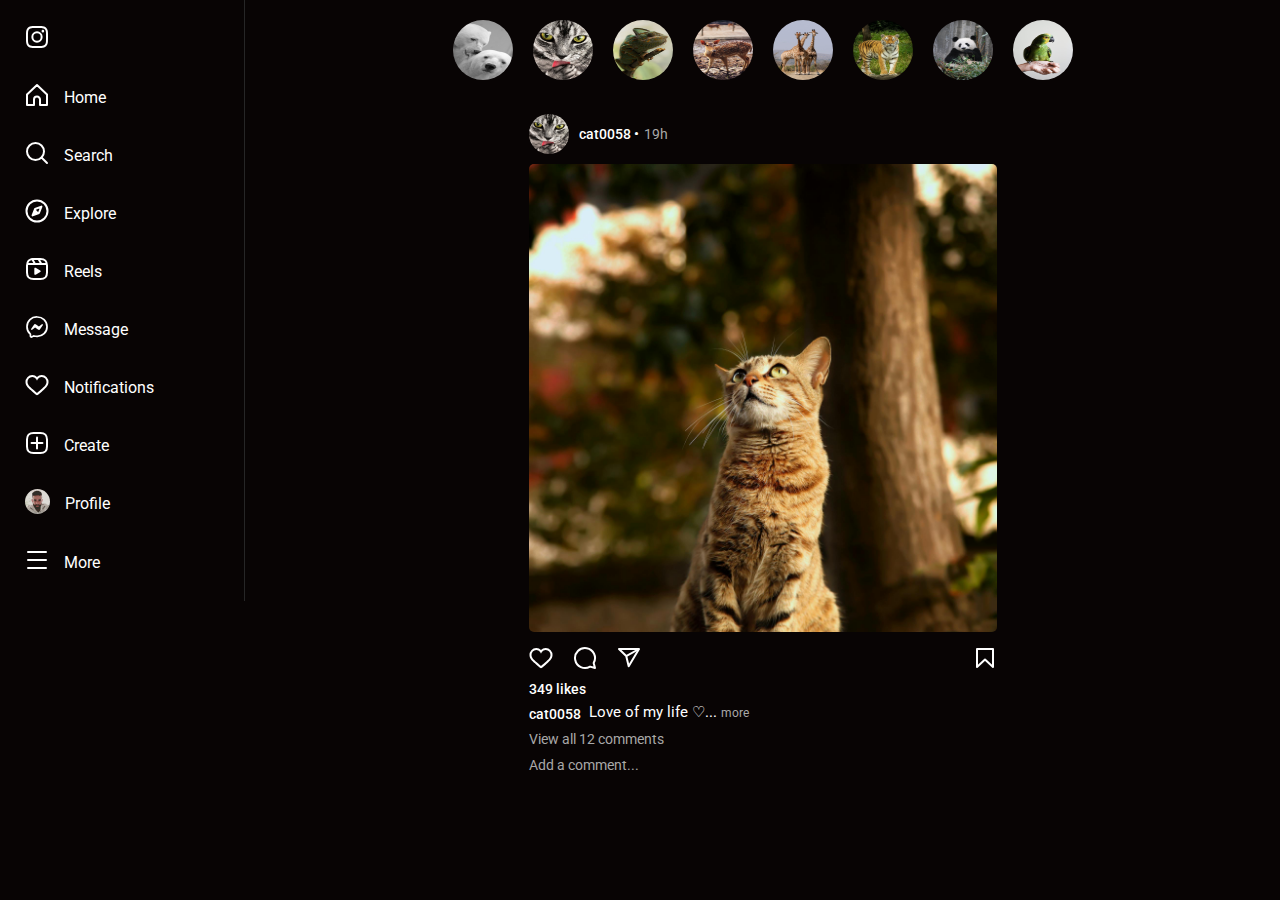
==== index.html @ aa327392 "Add author, description, comments on post section" ====
<!DOCTYPE html>
<html lang="en">
  <head>
    <meta charset="UTF-8" />
    <meta name="viewport" content="width=device-width, initial-scale=1.0" />
    <title>Instagram</title>
    <link rel="stylesheet" href="./styles/main.css" />
    <link
      href="https://fonts.googleapis.com/css2?family=Pacifico&family=Roboto:wght@400;500&display=swap"
      rel="stylesheet"
    />
  </head>
  <body>
    <nav>
      <div id="side-menu">
        <div class="option logo">
          <svg
            aria-label="Instagram"
            class="x1lliihq x1n2onr6 x5n08af"
            fill="currentColor"
            height="24"
            role="img"
            viewBox="0 0 24 24"
            width="24"
          >
            <path
              d="M12 2.982c2.937 0 3.285.011 4.445.064a6.087 6.087 0 0 1 2.042.379 3.408 3.408 0 0 1 1.265.823 3.408 3.408 0 0 1 .823 1.265 6.087 6.087 0 0 1 .379 2.042c.053 1.16.064 1.508.064 4.445s-.011 3.285-.064 4.445a6.087 6.087 0 0 1-.379 2.042 3.643 3.643 0 0 1-2.088 2.088 6.087 6.087 0 0 1-2.042.379c-1.16.053-1.508.064-4.445.064s-3.285-.011-4.445-.064a6.087 6.087 0 0 1-2.043-.379 3.408 3.408 0 0 1-1.264-.823 3.408 3.408 0 0 1-.823-1.265 6.087 6.087 0 0 1-.379-2.042c-.053-1.16-.064-1.508-.064-4.445s.011-3.285.064-4.445a6.087 6.087 0 0 1 .379-2.042 3.408 3.408 0 0 1 .823-1.265 3.408 3.408 0 0 1 1.265-.823 6.087 6.087 0 0 1 2.042-.379c1.16-.053 1.508-.064 4.445-.064M12 1c-2.987 0-3.362.013-4.535.066a8.074 8.074 0 0 0-2.67.511 5.392 5.392 0 0 0-1.949 1.27 5.392 5.392 0 0 0-1.269 1.948 8.074 8.074 0 0 0-.51 2.67C1.012 8.638 1 9.013 1 12s.013 3.362.066 4.535a8.074 8.074 0 0 0 .511 2.67 5.392 5.392 0 0 0 1.27 1.949 5.392 5.392 0 0 0 1.948 1.269 8.074 8.074 0 0 0 2.67.51C8.638 22.988 9.013 23 12 23s3.362-.013 4.535-.066a8.074 8.074 0 0 0 2.67-.511 5.625 5.625 0 0 0 3.218-3.218 8.074 8.074 0 0 0 .51-2.67C22.988 15.362 23 14.987 23 12s-.013-3.362-.066-4.535a8.074 8.074 0 0 0-.511-2.67 5.392 5.392 0 0 0-1.27-1.949 5.392 5.392 0 0 0-1.948-1.269 8.074 8.074 0 0 0-2.67-.51C15.362 1.012 14.987 1 12 1Zm0 5.351A5.649 5.649 0 1 0 17.649 12 5.649 5.649 0 0 0 12 6.351Zm0 9.316A3.667 3.667 0 1 1 15.667 12 3.667 3.667 0 0 1 12 15.667Zm5.872-10.859a1.32 1.32 0 1 0 1.32 1.32 1.32 1.32 0 0 0-1.32-1.32Z"
            ></path>
          </svg>
        </div>
        <div class="option">
          <svg
            aria-label="Home"
            class="x1lliihq x1n2onr6 x5n08af"
            fill="currentColor"
            height="24"
            role="img"
            viewBox="0 0 24 24"
            width="24"
          >
            <path
              d="M9.005 16.545a2.997 2.997 0 0 1 2.997-2.997A2.997 2.997 0 0 1 15 16.545V22h7V11.543L12 2 2 11.543V22h7.005Z"
              fill="none"
              stroke="currentColor"
              stroke-linejoin="round"
              stroke-width="2"
            ></path>
          </svg>
          <span>Home</span>
        </div>
        <div class="option">
          <svg
            aria-label="Search"
            class="x1lliihq x1n2onr6 x5n08af"
            fill="currentColor"
            height="24"
            role="img"
            viewBox="0 0 24 24"
            width="24"
          >
            <path
              d="M19 10.5A8.5 8.5 0 1 1 10.5 2a8.5 8.5 0 0 1 8.5 8.5Z"
              fill="none"
              stroke="currentColor"
              stroke-linecap="round"
              stroke-linejoin="round"
              stroke-width="2"
            ></path>
            <line
              fill="none"
              stroke="currentColor"
              stroke-linecap="round"
              stroke-linejoin="round"
              stroke-width="2"
              x1="16.511"
              x2="22"
              y1="16.511"
              y2="22"
            ></line>
          </svg>
          <span>Search</span>
        </div>
        <div class="option">
          <svg
            aria-label="Explore"
            class="x1lliihq x1n2onr6 x5n08af"
            fill="currentColor"
            height="24"
            role="img"
            viewBox="0 0 24 24"
            width="24"
          >
            <polygon
              fill="none"
              points="13.941 13.953 7.581 16.424 10.06 10.056 16.42 7.585 13.941 13.953"
              stroke="currentColor"
              stroke-linecap="round"
              stroke-linejoin="round"
              stroke-width="2"
            ></polygon>
            <polygon
              fill-rule="evenodd"
              points="10.06 10.056 13.949 13.945 7.581 16.424 10.06 10.056"
            ></polygon>
            <circle
              cx="12.001"
              cy="12.005"
              fill="none"
              r="10.5"
              stroke="currentColor"
              stroke-linecap="round"
              stroke-linejoin="round"
              stroke-width="2"
            ></circle>
          </svg>
          <span>Explore</span>
        </div>
        <div class="option">
          <svg
            aria-label="Reels"
            class="x1lliihq x1n2onr6 x5n08af"
            fill="currentColor"
            height="24"
            role="img"
            viewBox="0 0 24 24"
            width="24"
          >
            <title>Reels</title>
            <line
              fill="none"
              stroke="currentColor"
              stroke-linejoin="round"
              stroke-width="2"
              x1="2.049"
              x2="21.95"
              y1="7.002"
              y2="7.002"
            ></line>
            <line
              fill="none"
              stroke="currentColor"
              stroke-linecap="round"
              stroke-linejoin="round"
              stroke-width="2"
              x1="13.504"
              x2="16.362"
              y1="2.001"
              y2="7.002"
            ></line>
            <line
              fill="none"
              stroke="currentColor"
              stroke-linecap="round"
              stroke-linejoin="round"
              stroke-width="2"
              x1="7.207"
              x2="10.002"
              y1="2.11"
              y2="7.002"
            ></line>
            <path
              d="M2 12.001v3.449c0 2.849.698 4.006 1.606 4.945.94.908 2.098 1.607 4.946 1.607h6.896c2.848 0 4.006-.699 4.946-1.607.908-.939 1.606-2.096 1.606-4.945V8.552c0-2.848-.698-4.006-1.606-4.945C19.454 2.699 18.296 2 15.448 2H8.552c-2.848 0-4.006.699-4.946 1.607C2.698 4.546 2 5.704 2 8.552Z"
              fill="none"
              stroke="currentColor"
              stroke-linecap="round"
              stroke-linejoin="round"
              stroke-width="2"
            ></path>
            <path
              d="M9.763 17.664a.908.908 0 0 1-.454-.787V11.63a.909.909 0 0 1 1.364-.788l4.545 2.624a.909.909 0 0 1 0 1.575l-4.545 2.624a.91.91 0 0 1-.91 0Z"
              fill-rule="evenodd"
            ></path>
          </svg>
          <span>Reels</span>
        </div>
        <div class="option">
          <svg
            aria-label="Messenger"
            class="x1lliihq x1n2onr6 x5n08af"
            fill="currentColor"
            height="24"
            role="img"
            viewBox="0 0 24 24"
            width="24"
          >
            <path
              d="M12.003 2.001a9.705 9.705 0 1 1 0 19.4 10.876 10.876 0 0 1-2.895-.384.798.798 0 0 0-.533.04l-1.984.876a.801.801 0 0 1-1.123-.708l-.054-1.78a.806.806 0 0 0-.27-.569 9.49 9.49 0 0 1-3.14-7.175 9.65 9.65 0 0 1 10-9.7Z"
              fill="none"
              stroke="currentColor"
              stroke-miterlimit="10"
              stroke-width="1.739"
            ></path>
            <path
              d="M17.79 10.132a.659.659 0 0 0-.962-.873l-2.556 2.05a.63.63 0 0 1-.758.002L11.06 9.47a1.576 1.576 0 0 0-2.277.42l-2.567 3.98a.659.659 0 0 0 .961.875l2.556-2.049a.63.63 0 0 1 .759-.002l2.452 1.84a1.576 1.576 0 0 0 2.278-.42Z"
              fill-rule="evenodd"
            ></path>
          </svg>
          <span>Message</span>
        </div>
        <div class="option">
          <svg
            aria-label="Notifications"
            class="x1lliihq x1n2onr6 x5n08af"
            fill="currentColor"
            height="24"
            role="img"
            viewBox="0 0 24 24"
            width="24"
          >
            <path
              d="M16.792 3.904A4.989 4.989 0 0 1 21.5 9.122c0 3.072-2.652 4.959-5.197 7.222-2.512 2.243-3.865 3.469-4.303 3.752-.477-.309-2.143-1.823-4.303-3.752C5.141 14.072 2.5 12.167 2.5 9.122a4.989 4.989 0 0 1 4.708-5.218 4.21 4.21 0 0 1 3.675 1.941c.84 1.175.98 1.763 1.12 1.763s.278-.588 1.11-1.766a4.17 4.17 0 0 1 3.679-1.938m0-2a6.04 6.04 0 0 0-4.797 2.127 6.052 6.052 0 0 0-4.787-2.127A6.985 6.985 0 0 0 .5 9.122c0 3.61 2.55 5.827 5.015 7.97.283.246.569.494.853.747l1.027.918a44.998 44.998 0 0 0 3.518 3.018 2 2 0 0 0 2.174 0 45.263 45.263 0 0 0 3.626-3.115l.922-.824c.293-.26.59-.519.885-.774 2.334-2.025 4.98-4.32 4.98-7.94a6.985 6.985 0 0 0-6.708-7.218Z"
            ></path>
          </svg>
          <span>Notifications</span>
        </div>
        <div class="option">
          <svg
            aria-label="New post"
            class="x1lliihq x1n2onr6 x5n08af"
            fill="currentColor"
            height="24"
            role="img"
            viewBox="0 0 24 24"
            width="24"
          >
            <path
              d="M2 12v3.45c0 2.849.698 4.005 1.606 4.944.94.909 2.098 1.608 4.946 1.608h6.896c2.848 0 4.006-.7 4.946-1.608C21.302 19.455 22 18.3 22 15.45V8.552c0-2.849-.698-4.006-1.606-4.945C19.454 2.7 18.296 2 15.448 2H8.552c-2.848 0-4.006.699-4.946 1.607C2.698 4.547 2 5.703 2 8.552Z"
              fill="none"
              stroke="currentColor"
              stroke-linecap="round"
              stroke-linejoin="round"
              stroke-width="2"
            ></path>
            <line
              fill="none"
              stroke="currentColor"
              stroke-linecap="round"
              stroke-linejoin="round"
              stroke-width="2"
              x1="6.545"
              x2="17.455"
              y1="12.001"
              y2="12.001"
            ></line>
            <line
              fill="none"
              stroke="currentColor"
              stroke-linecap="round"
              stroke-linejoin="round"
              stroke-width="2"
              x1="12.003"
              x2="12.003"
              y1="6.545"
              y2="17.455"
            ></line>
          </svg>
          <span>Create</span>
        </div>
        <div class="option avatar">
          <img src="./images/avatar/avatar.jpg" />
          <span>Profile</span>
        </div>
        <div class="option">
          <svg
            aria-label="Settings"
            class="x1lliihq x1n2onr6 x5n08af"
            fill="currentColor"
            height="24"
            role="img"
            viewBox="0 0 24 24"
            width="24"
          >
            <line
              fill="none"
              stroke="currentColor"
              stroke-linecap="round"
              stroke-linejoin="round"
              stroke-width="2"
              x1="3"
              x2="21"
              y1="4"
              y2="4"
            ></line>
            <line
              fill="none"
              stroke="currentColor"
              stroke-linecap="round"
              stroke-linejoin="round"
              stroke-width="2"
              x1="3"
              x2="21"
              y1="12"
              y2="12"
            ></line>
            <line
              fill="none"
              stroke="currentColor"
              stroke-linecap="round"
              stroke-linejoin="round"
              stroke-width="2"
              x1="3"
              x2="21"
              y1="20"
              y2="20"
            ></line>
          </svg>
          <span>More</span>
        </div>
      </div>
    </nav>
    <main>
      <div id="stories">
        <div class="story">
          <img src="./images/avatar/bear.jpg" />
        </div>
        <div class="story">
          <img src="./images/avatar/cat.jpg" />
        </div>
        <div class="story">
          <img src="./images/avatar/camaleon.jpg" />
        </div>
        <div class="story">
          <img src="./images/avatar/deer.jpg" />
        </div>
        <div class="story"><img src="./images/avatar/giraffe.jpg" /></div>
        <div class="story">
          <img src="./images/avatar/leon.jpg" />
        </div>
        <div class="story">
          <img src="./images/avatar/panda.jpg" />
        </div>
        <div class="story">
          <img src="./images/avatar/parrot.jpg" />
        </div>
      </div>

      <div id="posts">
        <div class="post">
          <div class="profile">
            <img src="./images/avatar/cat.jpg" />
            <span>cat0058 • </span
            ><time
              class="datetime"
              datetime="2024-12-17T13:30:55.000Z"
              title="Dec, 2024"
              >19h</time
            >
          </div>
          <div class="post-image">
            <img src="./images/posts/cat.jpg" />
          </div>
          <div class="reactions">
            <div class="option">
              <svg
                aria-label="Like"
                class="x1lliihq x1n2onr6 xyb1xck"
                fill="currentColor"
                height="24"
                role="img"
                viewBox="0 0 24 24"
                width="24"
              >
                <path
                  d="M16.792 3.904A4.989 4.989 0 0 1 21.5 9.122c0 3.072-2.652 4.959-5.197 7.222-2.512 2.243-3.865 3.469-4.303 3.752-.477-.309-2.143-1.823-4.303-3.752C5.141 14.072 2.5 12.167 2.5 9.122a4.989 4.989 0 0 1 4.708-5.218 4.21 4.21 0 0 1 3.675 1.941c.84 1.175.98 1.763 1.12 1.763s.278-.588 1.11-1.766a4.17 4.17 0 0 1 3.679-1.938m0-2a6.04 6.04 0 0 0-4.797 2.127 6.052 6.052 0 0 0-4.787-2.127A6.985 6.985 0 0 0 .5 9.122c0 3.61 2.55 5.827 5.015 7.97.283.246.569.494.853.747l1.027.918a44.998 44.998 0 0 0 3.518 3.018 2 2 0 0 0 2.174 0 45.263 45.263 0 0 0 3.626-3.115l.922-.824c.293-.26.59-.519.885-.774 2.334-2.025 4.98-4.32 4.98-7.94a6.985 6.985 0 0 0-6.708-7.218Z"
                ></path>
              </svg>
            </div>
            <div class="option">
              <svg
                aria-label="Comment"
                class="x1lliihq x1n2onr6 x5n08af"
                fill="currentColor"
                height="24"
                role="img"
                viewBox="0 0 24 24"
                width="24"
              >
                <path
                  d="M20.656 17.008a9.993 9.993 0 1 0-3.59 3.615L22 22Z"
                  fill="none"
                  stroke="currentColor"
                  stroke-linejoin="round"
                  stroke-width="2"
                ></path>
              </svg>
            </div>
            <div class="option">
              <svg
                aria-label="Share"
                class="x1lliihq x1n2onr6 xyb1xck"
                fill="currentColor"
                height="24"
                role="img"
                viewBox="0 0 24 24"
                width="24"
              >
                <line
                  fill="none"
                  stroke="currentColor"
                  stroke-linejoin="round"
                  stroke-width="2"
                  x1="22"
                  x2="9.218"
                  y1="3"
                  y2="10.083"
                ></line>
                <polygon
                  fill="none"
                  points="11.698 20.334 22 3.001 2 3.001 9.218 10.084 11.698 20.334"
                  stroke="currentColor"
                  stroke-linejoin="round"
                  stroke-width="2"
                ></polygon>
              </svg>
            </div>
            <div class="save">
              <svg
                aria-label="Save"
                class="x1lliihq x1n2onr6 x5n08af"
                fill="currentColor"
                height="24"
                role="img"
                viewBox="0 0 24 24"
                width="24"
              >
                <polygon
                  fill="none"
                  points="20 21 12 13.44 4 21 4 3 20 3 20 21"
                  stroke="currentColor"
                  stroke-linecap="round"
                  stroke-linejoin="round"
                  stroke-width="2"
                ></polygon>
              </svg>
            </div>
          </div>
          <div class="likes"><span>349 likes</span></div>
          <div class="author">
            <span>cat0058</span>
          </div>
          <div class="description">
            <span>Love of my life ♡...</span> <span>more</span>
          </div>
          <div class="comments">
            <span>View all 12 comments</span>
          </div>
          <div class="add-comment">
            <span>Add a comment...</span>
          </div>
        </div>
      </div>
    </main>
  </body>
</html>
---- styles/main.css ----
* {
  box-sizing: border-box;
  margin: 0;
  padding: 0;
}

body {
  background-color: #080404;
  color: white;
  font-family: "Roboto", sans-serif;
}

svg {
  color: white;
}

nav {
  width: 245px;
  float: left;
}

.avatar img {
  width: 25px;
  border-radius: 50%;
}

.story img {
  width: 60px;
  height: 60px;
  border-radius: 50%;
  cursor: pointer;
}

.post .profile img {
  width: 40px;
  height: 40px;
  border-radius: 50%;
}

.post .post-image img {
  width: 468px;
  height: 468px;
  border-radius: 5px;
  margin-top: 10px;
}

.datetime {
  font-size: 14px;
  color: rgb(168, 168, 168, 1);
}

#side-menu {
  display: flex;
  flex-direction: column;
  width: 245px;
  padding: 25px;
  gap: 30px;
  border-right: 1px solid #262626;
}

#side-menu .option {
  position: relative;
  cursor: pointer;
}

#side-menu .option:hover {
  background-color: #1a1a1a;
}

#side-menu .option span {
  position: absolute;
  margin-top: 5px;
  margin-left: 15px;
}

#stories {
  display: flex;
  flex-direction: row;
  justify-content: center;
  gap: 20px;
  padding-top: 20px;
}

#posts {
  display: grid;
  grid-auto-flow: row;
  justify-content: center;
  margin-top: 30px;
}

.post .profile {
  display: flex;
}

.post .profile span {
  margin-left: 10px;
  font-weight: 500;
  font-size: 14px;
}

.post .profile time {
  margin-left: 5px;
}

.post .profile span,
time {
  align-self: center;
}

.post .reactions {
  display: flex;
  flex-direction: row;
  justify-content: start;
  gap: 20px;
  padding-top: 10px;
}

.post .reactions .option {
  cursor: pointer;
}

.post .reactions .save {
  margin-left: auto;
  cursor: pointer;
}

.post .likes {
  margin-top: 5px;
}

.post .likes span {
  font-weight: 500;
  font-size: 14px;
}

.post .author {
  font-weight: 500;
  font-size: 14px;
  margin-top: 8px;
  margin-right: 8px;
  float: left;
}

.post .description {
  margin-top: 5px;
  font-size: 15px;
}

.post .description span:first-child {
  font-size: 15px;
}

.post .description span:last-child {
  font-size: 12px;
  color: rgb(168, 168, 168, 1);
}

.post .comments,
.add-comment {
  margin-top: 10px;
  font-size: 14px;
  color: rgb(168, 168, 168, 1);
}
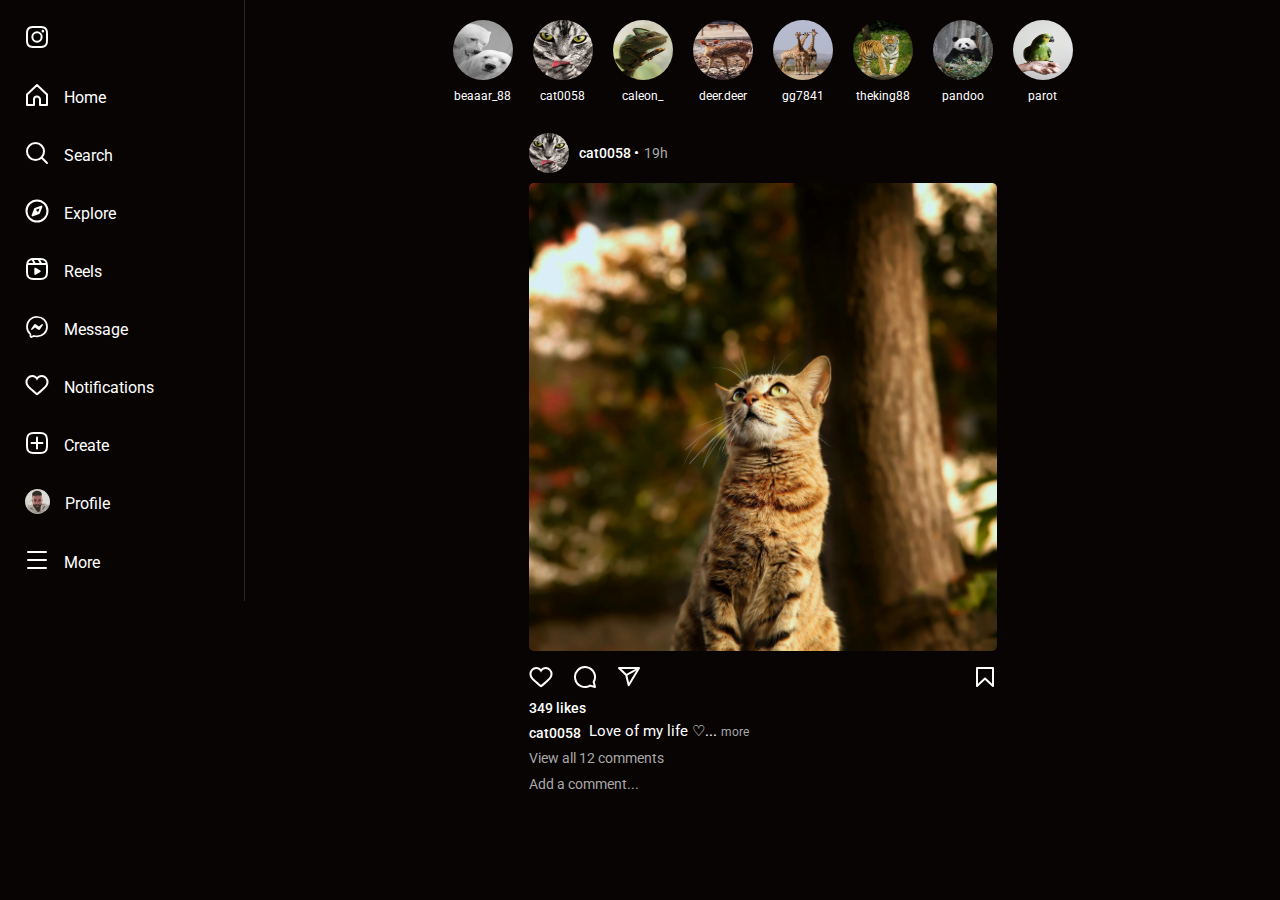
==== commit c696e578: "Add the name of profile on stories" ====
--- a/index.html
+++ b/index.html
@@ -312,25 +312,35 @@
       <div id="stories">
         <div class="story">
           <img src="./images/avatar/bear.jpg" />
+          <span>beaaar_88</span>
         </div>
         <div class="story">
           <img src="./images/avatar/cat.jpg" />
+          <span>cat0058</span>
         </div>
         <div class="story">
           <img src="./images/avatar/camaleon.jpg" />
+          <span>caleon_</span>
         </div>
         <div class="story">
           <img src="./images/avatar/deer.jpg" />
-        </div>
-        <div class="story"><img src="./images/avatar/giraffe.jpg" /></div>
+          <span>deer.deer</span>
+        </div>
+        <div class="story">
+          <img src="./images/avatar/giraffe.jpg" />
+          <span>gg7841</span>
+        </div>
         <div class="story">
           <img src="./images/avatar/leon.jpg" />
+          <span>theking88</span>
         </div>
         <div class="story">
           <img src="./images/avatar/panda.jpg" />
+          <span>pandoo</span>
         </div>
         <div class="story">
           <img src="./images/avatar/parrot.jpg" />
+          <span>parot</span>
         </div>
       </div>
 
--- a/styles/main.css
+++ b/styles/main.css
@@ -29,6 +29,13 @@
   height: 60px;
   border-radius: 50%;
   cursor: pointer;
+}
+
+.story span {
+  font-size: 12px;
+  display: block;
+  margin-top: 5px;
+  text-align: center;
 }
 
 .post .profile img {
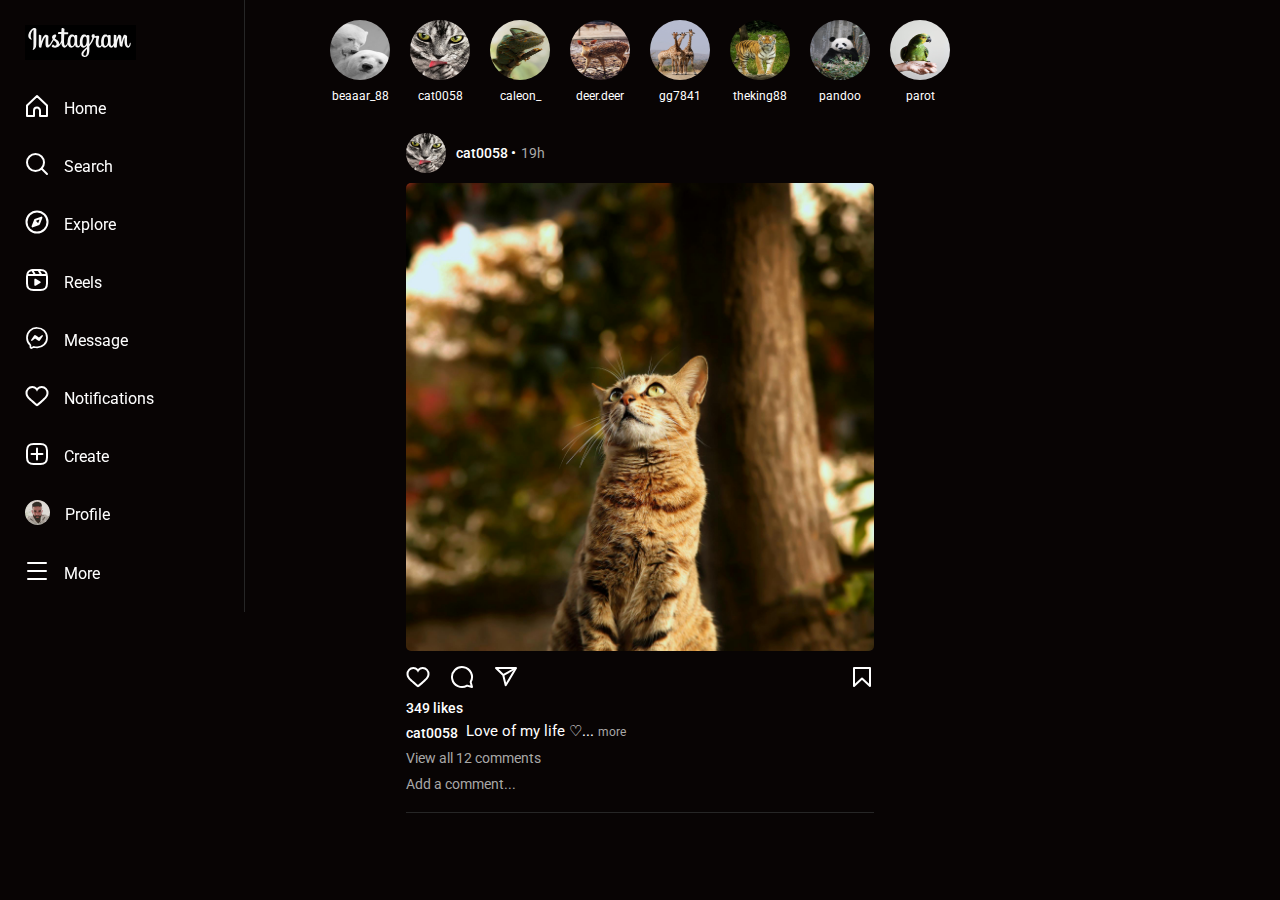
==== commit e33c05f0: "Add current instagram logo" ====
--- a/index.html
+++ b/index.html
@@ -14,19 +14,7 @@
     <nav>
       <div id="side-menu">
         <div class="option logo">
-          <svg
-            aria-label="Instagram"
-            class="x1lliihq x1n2onr6 x5n08af"
-            fill="currentColor"
-            height="24"
-            role="img"
-            viewBox="0 0 24 24"
-            width="24"
-          >
-            <path
-              d="M12 2.982c2.937 0 3.285.011 4.445.064a6.087 6.087 0 0 1 2.042.379 3.408 3.408 0 0 1 1.265.823 3.408 3.408 0 0 1 .823 1.265 6.087 6.087 0 0 1 .379 2.042c.053 1.16.064 1.508.064 4.445s-.011 3.285-.064 4.445a6.087 6.087 0 0 1-.379 2.042 3.643 3.643 0 0 1-2.088 2.088 6.087 6.087 0 0 1-2.042.379c-1.16.053-1.508.064-4.445.064s-3.285-.011-4.445-.064a6.087 6.087 0 0 1-2.043-.379 3.408 3.408 0 0 1-1.264-.823 3.408 3.408 0 0 1-.823-1.265 6.087 6.087 0 0 1-.379-2.042c-.053-1.16-.064-1.508-.064-4.445s.011-3.285.064-4.445a6.087 6.087 0 0 1 .379-2.042 3.408 3.408 0 0 1 .823-1.265 3.408 3.408 0 0 1 1.265-.823 6.087 6.087 0 0 1 2.042-.379c1.16-.053 1.508-.064 4.445-.064M12 1c-2.987 0-3.362.013-4.535.066a8.074 8.074 0 0 0-2.67.511 5.392 5.392 0 0 0-1.949 1.27 5.392 5.392 0 0 0-1.269 1.948 8.074 8.074 0 0 0-.51 2.67C1.012 8.638 1 9.013 1 12s.013 3.362.066 4.535a8.074 8.074 0 0 0 .511 2.67 5.392 5.392 0 0 0 1.27 1.949 5.392 5.392 0 0 0 1.948 1.269 8.074 8.074 0 0 0 2.67.51C8.638 22.988 9.013 23 12 23s3.362-.013 4.535-.066a8.074 8.074 0 0 0 2.67-.511 5.625 5.625 0 0 0 3.218-3.218 8.074 8.074 0 0 0 .51-2.67C22.988 15.362 23 14.987 23 12s-.013-3.362-.066-4.535a8.074 8.074 0 0 0-.511-2.67 5.392 5.392 0 0 0-1.27-1.949 5.392 5.392 0 0 0-1.948-1.269 8.074 8.074 0 0 0-2.67-.51C15.362 1.012 14.987 1 12 1Zm0 5.351A5.649 5.649 0 1 0 17.649 12 5.649 5.649 0 0 0 12 6.351Zm0 9.316A3.667 3.667 0 1 1 15.667 12 3.667 3.667 0 0 1 12 15.667Zm5.872-10.859a1.32 1.32 0 1 0 1.32 1.32 1.32 1.32 0 0 0-1.32-1.32Z"
-            ></path>
-          </svg>
+          <img src="./images/logo/instagram.png" />
         </div>
         <div class="option">
           <svg
@@ -116,62 +104,65 @@
           <span>Explore</span>
         </div>
         <div class="option">
-          <svg
-            aria-label="Reels"
-            class="x1lliihq x1n2onr6 x5n08af"
-            fill="currentColor"
-            height="24"
-            role="img"
-            viewBox="0 0 24 24"
-            width="24"
-          >
-            <title>Reels</title>
-            <line
-              fill="none"
-              stroke="currentColor"
-              stroke-linejoin="round"
-              stroke-width="2"
-              x1="2.049"
-              x2="21.95"
-              y1="7.002"
-              y2="7.002"
-            ></line>
-            <line
-              fill="none"
-              stroke="currentColor"
-              stroke-linecap="round"
-              stroke-linejoin="round"
-              stroke-width="2"
-              x1="13.504"
-              x2="16.362"
-              y1="2.001"
-              y2="7.002"
-            ></line>
-            <line
-              fill="none"
-              stroke="currentColor"
-              stroke-linecap="round"
-              stroke-linejoin="round"
-              stroke-width="2"
-              x1="7.207"
-              x2="10.002"
-              y1="2.11"
-              y2="7.002"
-            ></line>
-            <path
-              d="M2 12.001v3.449c0 2.849.698 4.006 1.606 4.945.94.908 2.098 1.607 4.946 1.607h6.896c2.848 0 4.006-.699 4.946-1.607.908-.939 1.606-2.096 1.606-4.945V8.552c0-2.848-.698-4.006-1.606-4.945C19.454 2.699 18.296 2 15.448 2H8.552c-2.848 0-4.006.699-4.946 1.607C2.698 4.546 2 5.704 2 8.552Z"
-              fill="none"
-              stroke="currentColor"
-              stroke-linecap="round"
-              stroke-linejoin="round"
-              stroke-width="2"
-            ></path>
-            <path
-              d="M9.763 17.664a.908.908 0 0 1-.454-.787V11.63a.909.909 0 0 1 1.364-.788l4.545 2.624a.909.909 0 0 1 0 1.575l-4.545 2.624a.91.91 0 0 1-.91 0Z"
-              fill-rule="evenodd"
-            ></path>
-          </svg>
-          <span>Reels</span>
+          <a href="./pages/reels.html">
+            <svg
+              aria-label="Reels"
+              class="x1lliihq x1n2onr6 x5n08af"
+              fill="currentColor"
+              height="24"
+              role="img"
+              viewBox="0 0 24 24"
+              width="24"
+            >
+              <title>Reels</title>
+              <line
+                fill="none"
+                stroke="currentColor"
+                stroke-linejoin="round"
+                stroke-width="2"
+                x1="2.049"
+                x2="21.95"
+                y1="7.002"
+                y2="7.002"
+              ></line>
+              <line
+                fill="none"
+                stroke="currentColor"
+                stroke-linecap="round"
+                stroke-linejoin="round"
+                stroke-width="2"
+                x1="13.504"
+                x2="16.362"
+                y1="2.001"
+                y2="7.002"
+              ></line>
+              <line
+                fill="none"
+                stroke="currentColor"
+                stroke-linecap="round"
+                stroke-linejoin="round"
+                stroke-width="2"
+                x1="7.207"
+                x2="10.002"
+                y1="2.11"
+                y2="7.002"
+              ></line>
+              <path
+                d="M2 12.001v3.449c0 2.849.698 4.006 1.606 4.945.94.908 2.098 1.607 4.946 1.607h6.896c2.848 0 4.006-.699 4.946-1.607.908-.939 1.606-2.096 1.606-4.945V8.552c0-2.848-.698-4.006-1.606-4.945C19.454 2.699 18.296 2 15.448 2H8.552c-2.848 0-4.006.699-4.946 1.607C2.698 4.546 2 5.704 2 8.552Z"
+                fill="none"
+                stroke="currentColor"
+                stroke-linecap="round"
+                stroke-linejoin="round"
+                stroke-width="2"
+              ></path>
+              <path
+                d="M9.763 17.664a.908.908 0 0 1-.454-.787V11.63a.909.909 0 0 1 1.364-.788l4.545 2.624a.909.909 0 0 1 0 1.575l-4.545 2.624a.91.91 0 0 1-.91 0Z"
+                fill-rule="evenodd"
+              ></path>
+            </svg>
+
+            <span>Reels</span>
+          </a>
         </div>
         <div class="option">
           <svg
@@ -257,8 +248,9 @@
           <span>Create</span>
         </div>
         <div class="option avatar">
-          <img src="./images/avatar/avatar.jpg" />
-          <span>Profile</span>
+          <a href="./pages/profile.html"
+            ><img src="./images/avatar/avatar.jpg" /><span>Profile</span></a
+          >
         </div>
         <div class="option">
           <svg
@@ -457,6 +449,7 @@
           <div class="add-comment">
             <span>Add a comment...</span>
           </div>
+          <div class="divider"></div>
         </div>
       </div>
     </main>
--- a/styles/main.css
+++ b/styles/main.css
@@ -17,6 +17,15 @@
 nav {
   width: 245px;
   float: left;
+}
+
+a {
+  text-decoration: none;
+  color: white;
+}
+
+a:visited {
+  color: white;
 }
 
 .avatar img {
@@ -63,6 +72,7 @@
   padding: 25px;
   gap: 30px;
   border-right: 1px solid #262626;
+  position: fixed;
 }
 
 #side-menu .option {
@@ -93,6 +103,12 @@
   grid-auto-flow: row;
   justify-content: center;
   margin-top: 30px;
+}
+
+.post .divider {
+  margin-top: 20px;
+  margin-bottom: 20px;
+  border-bottom: 1px solid #262626;
 }
 
 .post .profile {
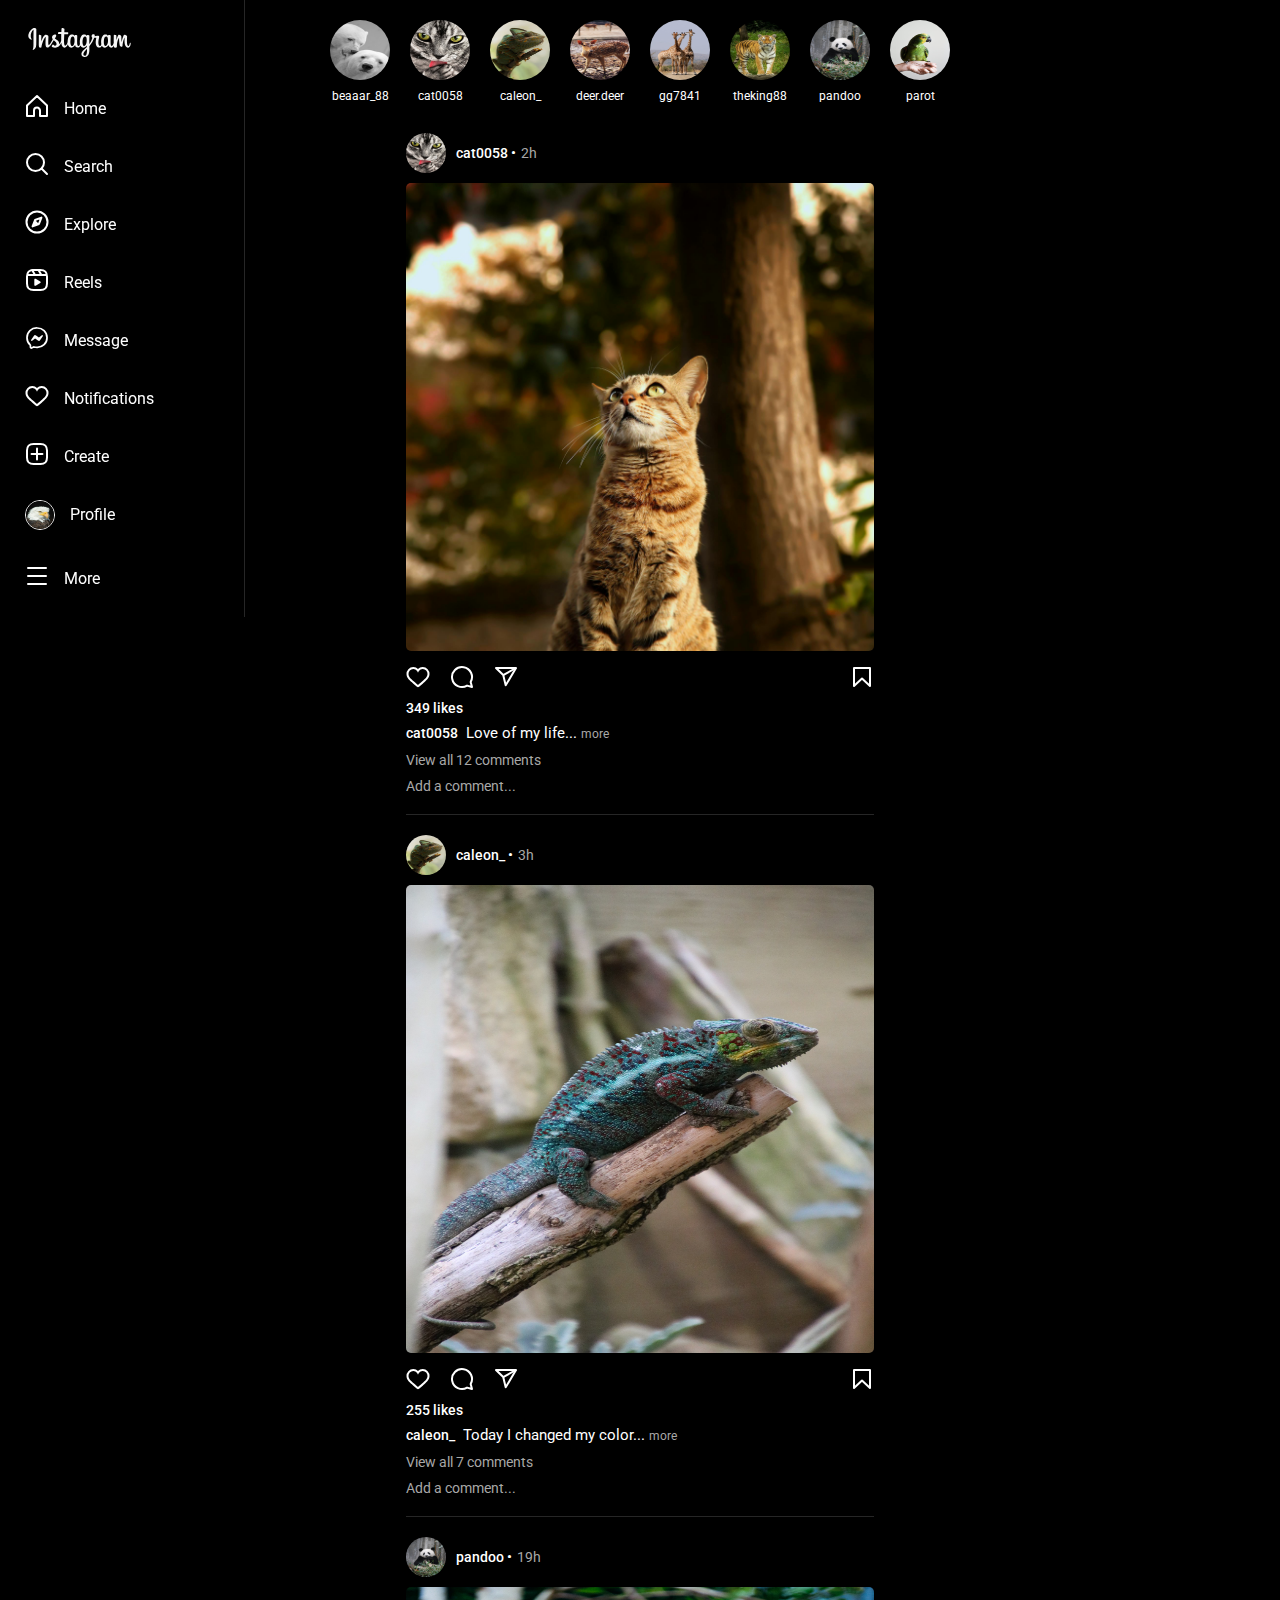
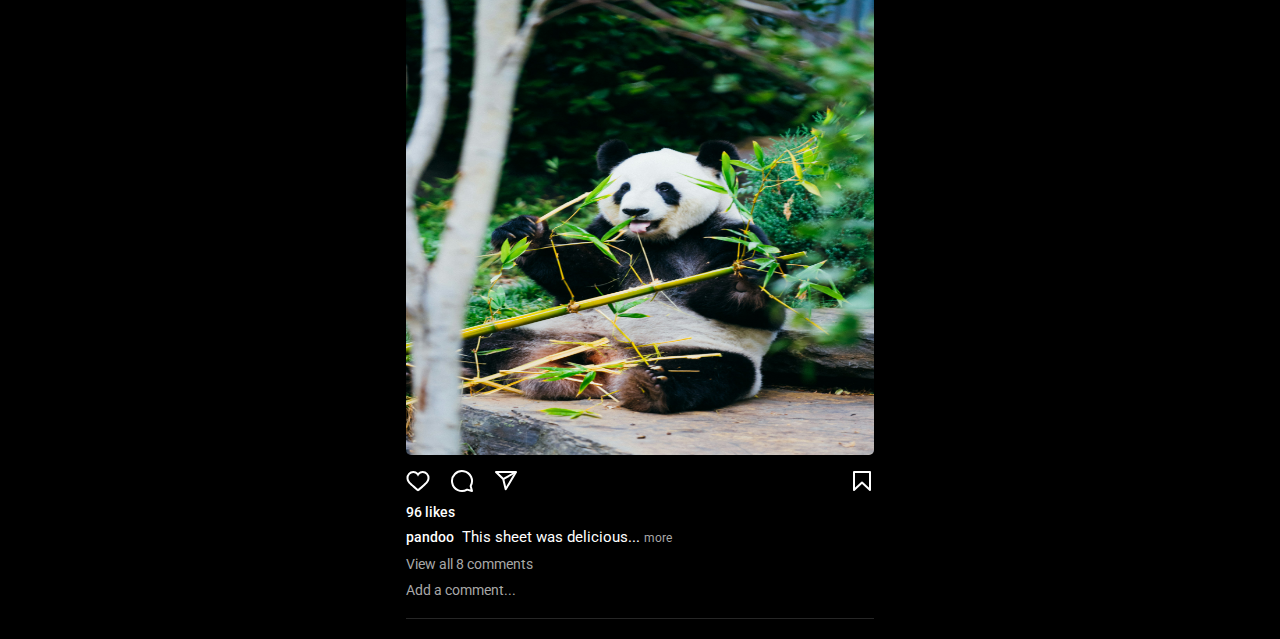
==== commit f94ca7b0: "Add more posts on index page" ====
--- a/index.html
+++ b/index.html
@@ -5,6 +5,8 @@
     <meta name="viewport" content="width=device-width, initial-scale=1.0" />
     <title>Instagram</title>
     <link rel="stylesheet" href="./styles/main.css" />
+    <link rel="stylesheet" href="./styles/posts.css" />
+    <link rel="stylesheet" href="./styles/stories.css" />
     <link
       href="https://fonts.googleapis.com/css2?family=Pacifico&family=Roboto:wght@400;500&display=swap"
       rel="stylesheet"
@@ -343,9 +345,9 @@
             <span>cat0058 • </span
             ><time
               class="datetime"
-              datetime="2024-12-17T13:30:55.000Z"
+              datetime="2024-12-18T23:21:32.000Z"
               title="Dec, 2024"
-              >19h</time
+              >2h</time
             >
           </div>
           <div class="post-image">
@@ -441,10 +443,239 @@
             <span>cat0058</span>
           </div>
           <div class="description">
-            <span>Love of my life ♡...</span> <span>more</span>
+            <span>Love of my life...</span> <span>more</span>
           </div>
           <div class="comments">
             <span>View all 12 comments</span>
+          </div>
+          <div class="add-comment">
+            <span>Add a comment...</span>
+          </div>
+          <div class="divider"></div>
+        </div>
+        <div class="post">
+          <div class="profile">
+            <img src="./images/avatar/camaleon.jpg" />
+            <span>caleon_ • </span
+            ><time
+              class="datetime"
+              datetime="2024-12-18T22:47:06.000Z"
+              title="Dec, 2024"
+              >3h</time
+            >
+          </div>
+          <div class="post-image">
+            <img src="./images/posts/camaleon.jpg" />
+          </div>
+          <div class="reactions">
+            <div class="option">
+              <svg
+                aria-label="Like"
+                class="x1lliihq x1n2onr6 xyb1xck"
+                fill="currentColor"
+                height="24"
+                role="img"
+                viewBox="0 0 24 24"
+                width="24"
+              >
+                <path
+                  d="M16.792 3.904A4.989 4.989 0 0 1 21.5 9.122c0 3.072-2.652 4.959-5.197 7.222-2.512 2.243-3.865 3.469-4.303 3.752-.477-.309-2.143-1.823-4.303-3.752C5.141 14.072 2.5 12.167 2.5 9.122a4.989 4.989 0 0 1 4.708-5.218 4.21 4.21 0 0 1 3.675 1.941c.84 1.175.98 1.763 1.12 1.763s.278-.588 1.11-1.766a4.17 4.17 0 0 1 3.679-1.938m0-2a6.04 6.04 0 0 0-4.797 2.127 6.052 6.052 0 0 0-4.787-2.127A6.985 6.985 0 0 0 .5 9.122c0 3.61 2.55 5.827 5.015 7.97.283.246.569.494.853.747l1.027.918a44.998 44.998 0 0 0 3.518 3.018 2 2 0 0 0 2.174 0 45.263 45.263 0 0 0 3.626-3.115l.922-.824c.293-.26.59-.519.885-.774 2.334-2.025 4.98-4.32 4.98-7.94a6.985 6.985 0 0 0-6.708-7.218Z"
+                ></path>
+              </svg>
+            </div>
+            <div class="option">
+              <svg
+                aria-label="Comment"
+                class="x1lliihq x1n2onr6 x5n08af"
+                fill="currentColor"
+                height="24"
+                role="img"
+                viewBox="0 0 24 24"
+                width="24"
+              >
+                <path
+                  d="M20.656 17.008a9.993 9.993 0 1 0-3.59 3.615L22 22Z"
+                  fill="none"
+                  stroke="currentColor"
+                  stroke-linejoin="round"
+                  stroke-width="2"
+                ></path>
+              </svg>
+            </div>
+            <div class="option">
+              <svg
+                aria-label="Share"
+                class="x1lliihq x1n2onr6 xyb1xck"
+                fill="currentColor"
+                height="24"
+                role="img"
+                viewBox="0 0 24 24"
+                width="24"
+              >
+                <line
+                  fill="none"
+                  stroke="currentColor"
+                  stroke-linejoin="round"
+                  stroke-width="2"
+                  x1="22"
+                  x2="9.218"
+                  y1="3"
+                  y2="10.083"
+                ></line>
+                <polygon
+                  fill="none"
+                  points="11.698 20.334 22 3.001 2 3.001 9.218 10.084 11.698 20.334"
+                  stroke="currentColor"
+                  stroke-linejoin="round"
+                  stroke-width="2"
+                ></polygon>
+              </svg>
+            </div>
+            <div class="save">
+              <svg
+                aria-label="Save"
+                class="x1lliihq x1n2onr6 x5n08af"
+                fill="currentColor"
+                height="24"
+                role="img"
+                viewBox="0 0 24 24"
+                width="24"
+              >
+                <polygon
+                  fill="none"
+                  points="20 21 12 13.44 4 21 4 3 20 3 20 21"
+                  stroke="currentColor"
+                  stroke-linecap="round"
+                  stroke-linejoin="round"
+                  stroke-width="2"
+                ></polygon>
+              </svg>
+            </div>
+          </div>
+          <div class="likes"><span>255 likes</span></div>
+          <div class="author">
+            <span>caleon_</span>
+          </div>
+          <div class="description">
+            <span>Today I changed my color...</span> <span>more</span>
+          </div>
+          <div class="comments">
+            <span>View all 7 comments</span>
+          </div>
+          <div class="add-comment">
+            <span>Add a comment...</span>
+          </div>
+          <div class="divider"></div>
+        </div>
+        <div class="post">
+          <div class="profile">
+            <img src="./images/avatar/panda.jpg" />
+            <span>pandoo • </span
+            ><time
+              class="datetime"
+              datetime="2024-12-17T13:30:55.000Z"
+              title="Dec, 2024"
+              >19h</time
+            >
+          </div>
+          <div class="post-image">
+            <img src="./images/posts/panda.jpg" />
+          </div>
+          <div class="reactions">
+            <div class="option">
+              <svg
+                aria-label="Like"
+                class="x1lliihq x1n2onr6 xyb1xck"
+                fill="currentColor"
+                height="24"
+                role="img"
+                viewBox="0 0 24 24"
+                width="24"
+              >
+                <path
+                  d="M16.792 3.904A4.989 4.989 0 0 1 21.5 9.122c0 3.072-2.652 4.959-5.197 7.222-2.512 2.243-3.865 3.469-4.303 3.752-.477-.309-2.143-1.823-4.303-3.752C5.141 14.072 2.5 12.167 2.5 9.122a4.989 4.989 0 0 1 4.708-5.218 4.21 4.21 0 0 1 3.675 1.941c.84 1.175.98 1.763 1.12 1.763s.278-.588 1.11-1.766a4.17 4.17 0 0 1 3.679-1.938m0-2a6.04 6.04 0 0 0-4.797 2.127 6.052 6.052 0 0 0-4.787-2.127A6.985 6.985 0 0 0 .5 9.122c0 3.61 2.55 5.827 5.015 7.97.283.246.569.494.853.747l1.027.918a44.998 44.998 0 0 0 3.518 3.018 2 2 0 0 0 2.174 0 45.263 45.263 0 0 0 3.626-3.115l.922-.824c.293-.26.59-.519.885-.774 2.334-2.025 4.98-4.32 4.98-7.94a6.985 6.985 0 0 0-6.708-7.218Z"
+                ></path>
+              </svg>
+            </div>
+            <div class="option">
+              <svg
+                aria-label="Comment"
+                class="x1lliihq x1n2onr6 x5n08af"
+                fill="currentColor"
+                height="24"
+                role="img"
+                viewBox="0 0 24 24"
+                width="24"
+              >
+                <path
+                  d="M20.656 17.008a9.993 9.993 0 1 0-3.59 3.615L22 22Z"
+                  fill="none"
+                  stroke="currentColor"
+                  stroke-linejoin="round"
+                  stroke-width="2"
+                ></path>
+              </svg>
+            </div>
+            <div class="option">
+              <svg
+                aria-label="Share"
+                class="x1lliihq x1n2onr6 xyb1xck"
+                fill="currentColor"
+                height="24"
+                role="img"
+                viewBox="0 0 24 24"
+                width="24"
+              >
+                <line
+                  fill="none"
+                  stroke="currentColor"
+                  stroke-linejoin="round"
+                  stroke-width="2"
+                  x1="22"
+                  x2="9.218"
+                  y1="3"
+                  y2="10.083"
+                ></line>
+                <polygon
+                  fill="none"
+                  points="11.698 20.334 22 3.001 2 3.001 9.218 10.084 11.698 20.334"
+                  stroke="currentColor"
+                  stroke-linejoin="round"
+                  stroke-width="2"
+                ></polygon>
+              </svg>
+            </div>
+            <div class="save">
+              <svg
+                aria-label="Save"
+                class="x1lliihq x1n2onr6 x5n08af"
+                fill="currentColor"
+                height="24"
+                role="img"
+                viewBox="0 0 24 24"
+                width="24"
+              >
+                <polygon
+                  fill="none"
+                  points="20 21 12 13.44 4 21 4 3 20 3 20 21"
+                  stroke="currentColor"
+                  stroke-linecap="round"
+                  stroke-linejoin="round"
+                  stroke-width="2"
+                ></polygon>
+              </svg>
+            </div>
+          </div>
+          <div class="likes"><span>96 likes</span></div>
+          <div class="author">
+            <span>pandoo</span>
+          </div>
+          <div class="description">
+            <span>This sheet was delicious...</span>
+            <span>more</span>
+          </div>
+          <div class="comments">
+            <span>View all 8 comments</span>
           </div>
           <div class="add-comment">
             <span>Add a comment...</span>
--- a/styles/main.css
+++ b/styles/main.css
@@ -5,7 +5,7 @@
 }
 
 body {
-  background-color: #080404;
+  background-color: #000000;
   color: white;
   font-family: "Roboto", sans-serif;
 }
@@ -14,55 +14,9 @@
   color: white;
 }
 
-nav {
-  width: 245px;
-  float: left;
-}
-
 a {
   text-decoration: none;
   color: white;
-}
-
-a:visited {
-  color: white;
-}
-
-.avatar img {
-  width: 25px;
-  border-radius: 50%;
-}
-
-.story img {
-  width: 60px;
-  height: 60px;
-  border-radius: 50%;
-  cursor: pointer;
-}
-
-.story span {
-  font-size: 12px;
-  display: block;
-  margin-top: 5px;
-  text-align: center;
-}
-
-.post .profile img {
-  width: 40px;
-  height: 40px;
-  border-radius: 50%;
-}
-
-.post .post-image img {
-  width: 468px;
-  height: 468px;
-  border-radius: 5px;
-  margin-top: 10px;
-}
-
-.datetime {
-  font-size: 14px;
-  color: rgb(168, 168, 168, 1);
 }
 
 #side-menu {
@@ -90,97 +44,13 @@
   margin-left: 15px;
 }
 
-#stories {
-  display: flex;
-  flex-direction: row;
-  justify-content: center;
-  gap: 20px;
-  padding-top: 20px;
+a:visited {
+  color: white;
 }
 
-#posts {
-  display: grid;
-  grid-auto-flow: row;
-  justify-content: center;
-  margin-top: 30px;
+.avatar img {
+  width: 30px;
+  height: 30px;
+  border: 1px solid #fff;
+  border-radius: 50%;
 }
-
-.post .divider {
-  margin-top: 20px;
-  margin-bottom: 20px;
-  border-bottom: 1px solid #262626;
-}
-
-.post .profile {
-  display: flex;
-}
-
-.post .profile span {
-  margin-left: 10px;
-  font-weight: 500;
-  font-size: 14px;
-}
-
-.post .profile time {
-  margin-left: 5px;
-}
-
-.post .profile span,
-time {
-  align-self: center;
-}
-
-.post .reactions {
-  display: flex;
-  flex-direction: row;
-  justify-content: start;
-  gap: 20px;
-  padding-top: 10px;
-}
-
-.post .reactions .option {
-  cursor: pointer;
-}
-
-.post .reactions .save {
-  margin-left: auto;
-  cursor: pointer;
-}
-
-.post .likes {
-  margin-top: 5px;
-}
-
-.post .likes span {
-  font-weight: 500;
-  font-size: 14px;
-}
-
-.post .author {
-  font-weight: 500;
-  font-size: 14px;
-  margin-top: 8px;
-  margin-right: 8px;
-  float: left;
-}
-
-.post .description {
-  margin-top: 5px;
-  font-size: 15px;
-}
-
-.post .description span:first-child {
-  font-size: 15px;
-}
-
-.post .description span:last-child {
-  font-size: 12px;
-  color: rgb(168, 168, 168, 1);
-}
-
-.post .comments,
-.add-comment {
-  margin-top: 10px;
-  font-size: 14px;
-  color: rgb(168, 168, 168, 1);
-}
--- a/styles/posts.css
+++ b/styles/posts.css
@@ -0,0 +1,100 @@
+#posts {
+  display: grid;
+  grid-auto-flow: row;
+  justify-content: center;
+  margin-top: 30px;
+}
+
+.post .profile img {
+  width: 40px;
+  height: 40px;
+  border-radius: 50%;
+}
+
+.post .post-image img {
+  width: 468px;
+  height: 468px;
+  border-radius: 5px;
+  margin-top: 10px;
+}
+
+.post .divider {
+  margin-top: 20px;
+  margin-bottom: 20px;
+  border-bottom: 1px solid #262626;
+}
+
+.post .profile {
+  display: flex;
+}
+
+.post .profile span {
+  margin-left: 10px;
+  font-weight: 500;
+  font-size: 14px;
+}
+
+.post .profile time {
+  margin-left: 5px;
+}
+
+.post .profile span,
+time {
+  align-self: center;
+}
+
+.post .reactions {
+  display: flex;
+  flex-direction: row;
+  justify-content: start;
+  gap: 20px;
+  padding-top: 10px;
+}
+
+.post .reactions .option {
+  cursor: pointer;
+}
+
+.post .reactions .save {
+  margin-left: auto;
+  cursor: pointer;
+}
+
+.post .likes {
+  margin-top: 5px;
+}
+
+.post .likes span {
+  font-weight: 500;
+  font-size: 14px;
+}
+
+.post .author {
+  font-weight: 500;
+  font-size: 14px;
+  margin-top: 8px;
+  margin-right: 8px;
+  float: left;
+}
+
+.post .description {
+  margin-top: 7px;
+  font-size: 15px;
+}
+
+.post .description span:last-child {
+  font-size: 12px;
+  color: rgb(168, 168, 168, 1);
+}
+
+.post .comments,
+.add-comment {
+  margin-top: 10px;
+  font-size: 14px;
+  color: rgb(168, 168, 168, 1);
+}
+
+.datetime {
+  font-size: 14px;
+  color: rgb(168, 168, 168, 1);
+}
--- a/styles/stories.css
+++ b/styles/stories.css
@@ -0,0 +1,21 @@
+.story img {
+  width: 60px;
+  height: 60px;
+  border-radius: 50%;
+  cursor: pointer;
+}
+
+.story span {
+  font-size: 12px;
+  display: block;
+  margin-top: 5px;
+  text-align: center;
+}
+
+#stories {
+  display: flex;
+  flex-direction: row;
+  justify-content: center;
+  gap: 20px;
+  padding-top: 20px;
+}
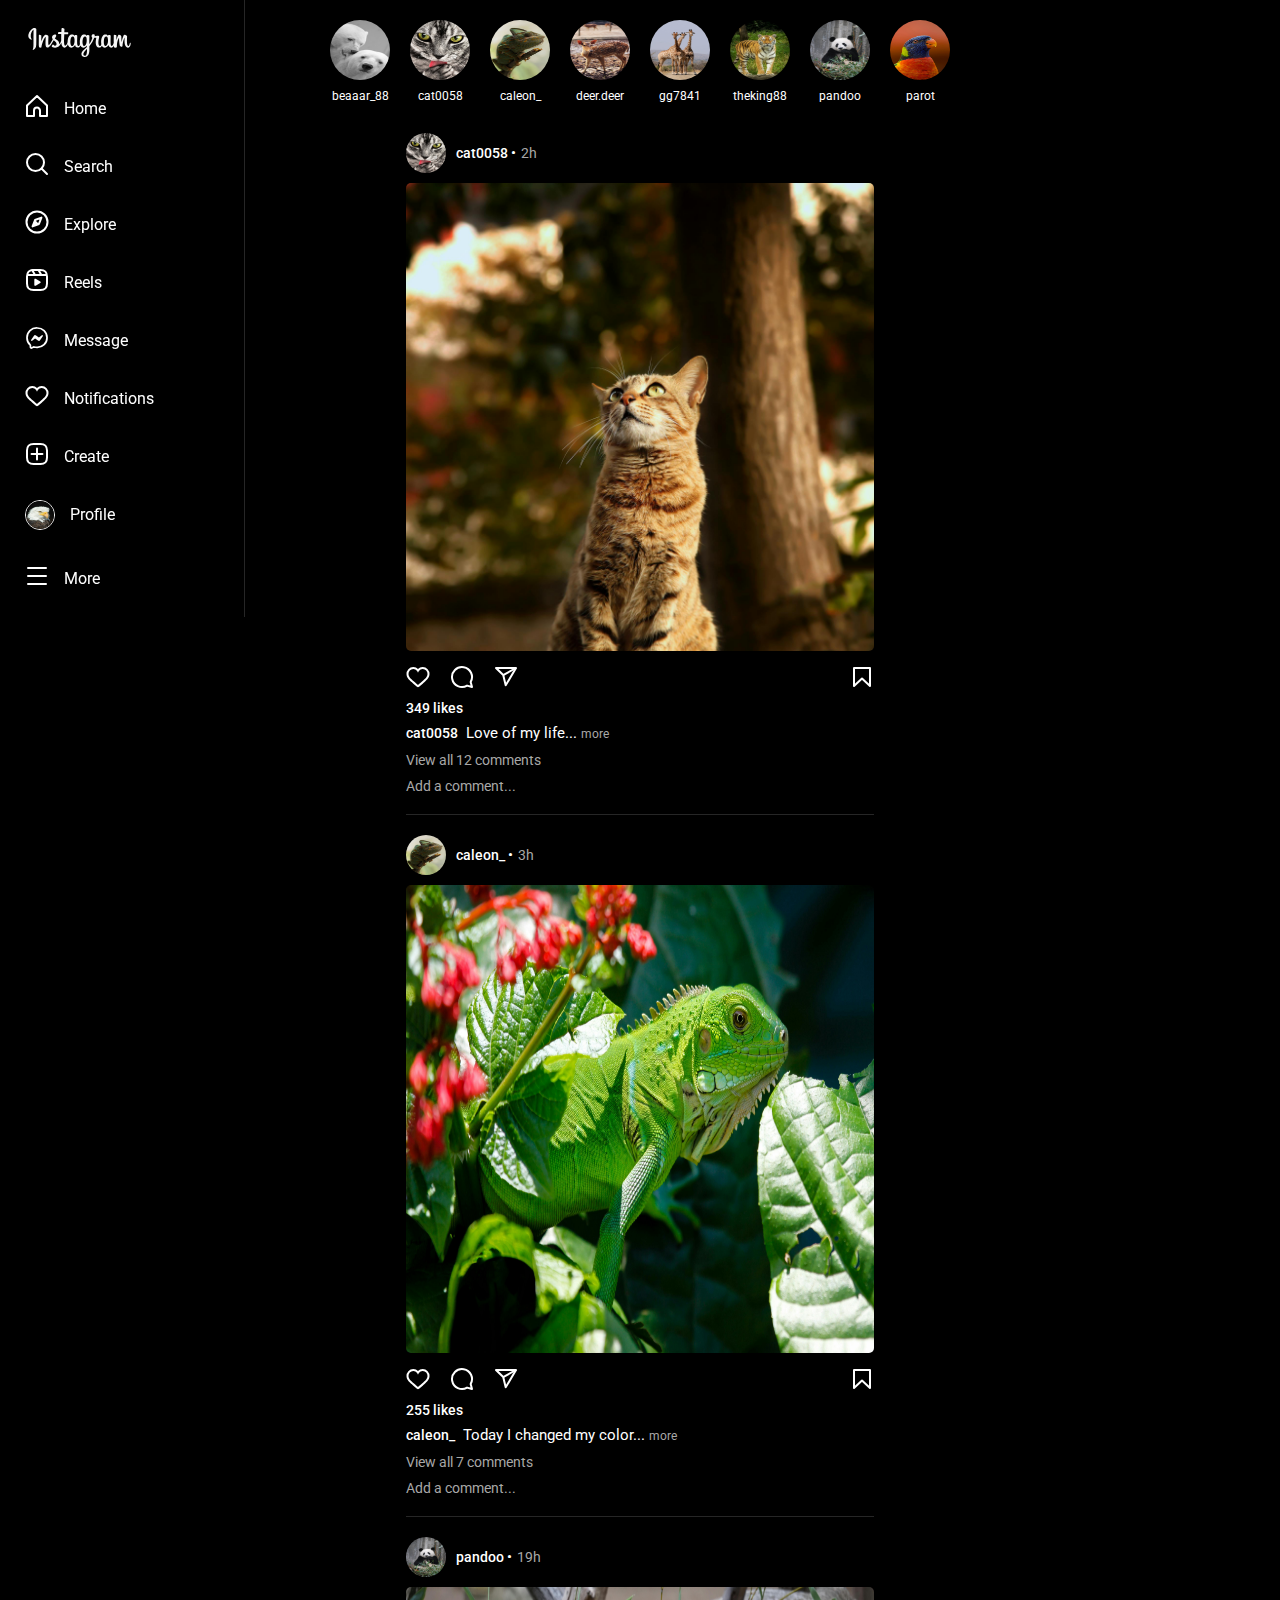
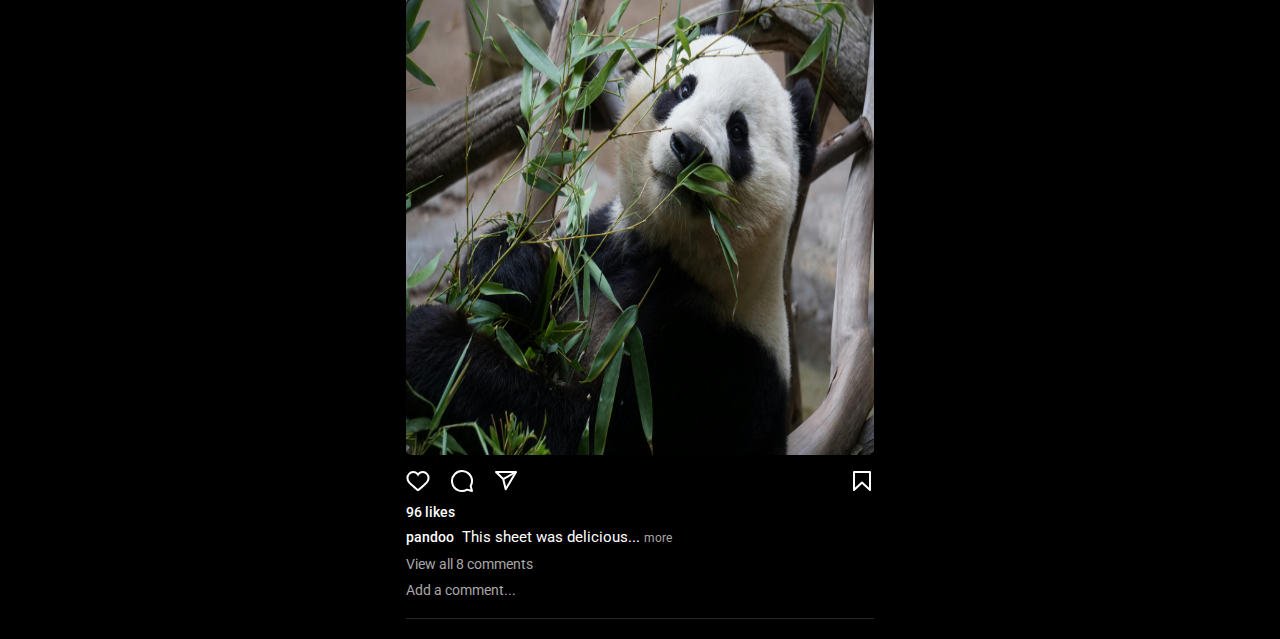
==== commit a34c733f: "Add explore page" ====
--- a/index.html
+++ b/index.html
@@ -14,6 +14,7 @@
   </head>
   <body>
     <nav>
+      <!-- Instagram Side menu  -->
       <div id="side-menu">
         <div class="option logo">
           <img src="./images/logo/instagram.png" />
@@ -71,44 +72,9 @@
           <span>Search</span>
         </div>
         <div class="option">
-          <svg
-            aria-label="Explore"
-            class="x1lliihq x1n2onr6 x5n08af"
-            fill="currentColor"
-            height="24"
-            role="img"
-            viewBox="0 0 24 24"
-            width="24"
-          >
-            <polygon
-              fill="none"
-              points="13.941 13.953 7.581 16.424 10.06 10.056 16.42 7.585 13.941 13.953"
-              stroke="currentColor"
-              stroke-linecap="round"
-              stroke-linejoin="round"
-              stroke-width="2"
-            ></polygon>
-            <polygon
-              fill-rule="evenodd"
-              points="10.06 10.056 13.949 13.945 7.581 16.424 10.06 10.056"
-            ></polygon>
-            <circle
-              cx="12.001"
-              cy="12.005"
-              fill="none"
-              r="10.5"
-              stroke="currentColor"
-              stroke-linecap="round"
-              stroke-linejoin="round"
-              stroke-width="2"
-            ></circle>
-          </svg>
-          <span>Explore</span>
-        </div>
-        <div class="option">
-          <a href="./pages/reels.html">
+          <a href="./pages/explore.html">
             <svg
-              aria-label="Reels"
+              aria-label="Explore"
               class="x1lliihq x1n2onr6 x5n08af"
               fill="currentColor"
               height="24"
@@ -116,55 +82,90 @@
               viewBox="0 0 24 24"
               width="24"
             >
-              <title>Reels</title>
-              <line
+              <polygon
                 fill="none"
-                stroke="currentColor"
-                stroke-linejoin="round"
-                stroke-width="2"
-                x1="2.049"
-                x2="21.95"
-                y1="7.002"
-                y2="7.002"
-              ></line>
-              <line
-                fill="none"
+                points="13.941 13.953 7.581 16.424 10.06 10.056 16.42 7.585 13.941 13.953"
                 stroke="currentColor"
                 stroke-linecap="round"
                 stroke-linejoin="round"
                 stroke-width="2"
-                x1="13.504"
-                x2="16.362"
-                y1="2.001"
-                y2="7.002"
-              ></line>
-              <line
+              ></polygon>
+              <polygon
+                fill-rule="evenodd"
+                points="10.06 10.056 13.949 13.945 7.581 16.424 10.06 10.056"
+              ></polygon>
+              <circle
+                cx="12.001"
+                cy="12.005"
                 fill="none"
+                r="10.5"
                 stroke="currentColor"
                 stroke-linecap="round"
                 stroke-linejoin="round"
                 stroke-width="2"
-                x1="7.207"
-                x2="10.002"
-                y1="2.11"
-                y2="7.002"
-              ></line>
-              <path
-                d="M2 12.001v3.449c0 2.849.698 4.006 1.606 4.945.94.908 2.098 1.607 4.946 1.607h6.896c2.848 0 4.006-.699 4.946-1.607.908-.939 1.606-2.096 1.606-4.945V8.552c0-2.848-.698-4.006-1.606-4.945C19.454 2.699 18.296 2 15.448 2H8.552c-2.848 0-4.006.699-4.946 1.607C2.698 4.546 2 5.704 2 8.552Z"
-                fill="none"
-                stroke="currentColor"
-                stroke-linecap="round"
-                stroke-linejoin="round"
-                stroke-width="2"
-              ></path>
-              <path
-                d="M9.763 17.664a.908.908 0 0 1-.454-.787V11.63a.909.909 0 0 1 1.364-.788l4.545 2.624a.909.909 0 0 1 0 1.575l-4.545 2.624a.91.91 0 0 1-.91 0Z"
-                fill-rule="evenodd"
-              ></path>
+              ></circle>
             </svg>
+            <span>Explore</span>
+          </a>
+        </div>
+        <div class="option">
+          <svg
+            aria-label="Reels"
+            class="x1lliihq x1n2onr6 x5n08af"
+            fill="currentColor"
+            height="24"
+            role="img"
+            viewBox="0 0 24 24"
+            width="24"
+          >
+            <title>Reels</title>
+            <line
+              fill="none"
+              stroke="currentColor"
+              stroke-linejoin="round"
+              stroke-width="2"
+              x1="2.049"
+              x2="21.95"
+              y1="7.002"
+              y2="7.002"
+            ></line>
+            <line
+              fill="none"
+              stroke="currentColor"
+              stroke-linecap="round"
+              stroke-linejoin="round"
+              stroke-width="2"
+              x1="13.504"
+              x2="16.362"
+              y1="2.001"
+              y2="7.002"
+            ></line>
+            <line
+              fill="none"
+              stroke="currentColor"
+              stroke-linecap="round"
+              stroke-linejoin="round"
+              stroke-width="2"
+              x1="7.207"
+              x2="10.002"
+              y1="2.11"
+              y2="7.002"
+            ></line>
+            <path
+              d="M2 12.001v3.449c0 2.849.698 4.006 1.606 4.945.94.908 2.098 1.607 4.946 1.607h6.896c2.848 0 4.006-.699 4.946-1.607.908-.939 1.606-2.096 1.606-4.945V8.552c0-2.848-.698-4.006-1.606-4.945C19.454 2.699 18.296 2 15.448 2H8.552c-2.848 0-4.006.699-4.946 1.607C2.698 4.546 2 5.704 2 8.552Z"
+              fill="none"
+              stroke="currentColor"
+              stroke-linecap="round"
+              stroke-linejoin="round"
+              stroke-width="2"
+            ></path>
+            <path
+              d="M9.763 17.664a.908.908 0 0 1-.454-.787V11.63a.909.909 0 0 1 1.364-.788l4.545 2.624a.909.909 0 0 1 0 1.575l-4.545 2.624a.91.91 0 0 1-.91 0Z"
+              fill-rule="evenodd"
+            ></path>
+          </svg>
 
-            <span>Reels</span>
-          </a>
+          <span>Reels</span>
         </div>
         <div class="option">
           <svg
@@ -325,7 +326,7 @@
           <span>gg7841</span>
         </div>
         <div class="story">
-          <img src="./images/avatar/leon.jpg" />
+          <img src="./images/avatar/lion.jpg" />
           <span>theking88</span>
         </div>
         <div class="story">
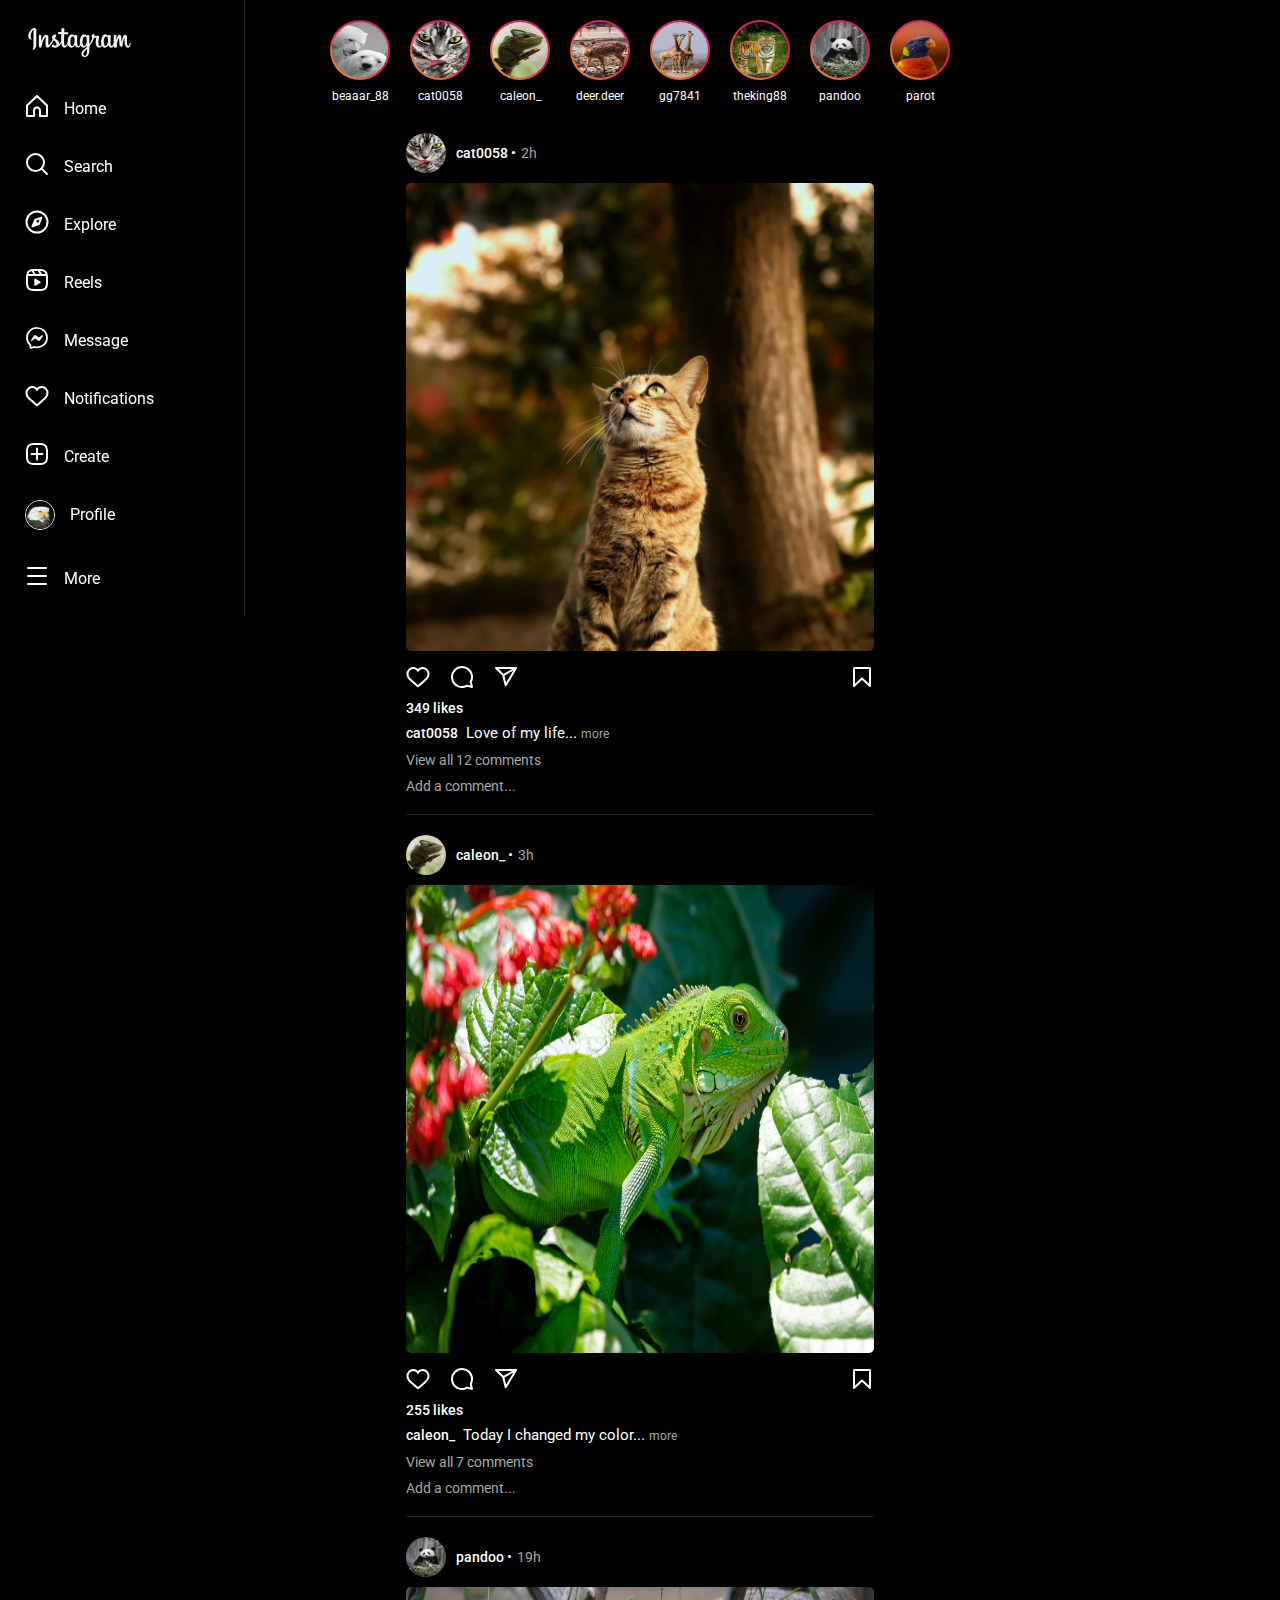
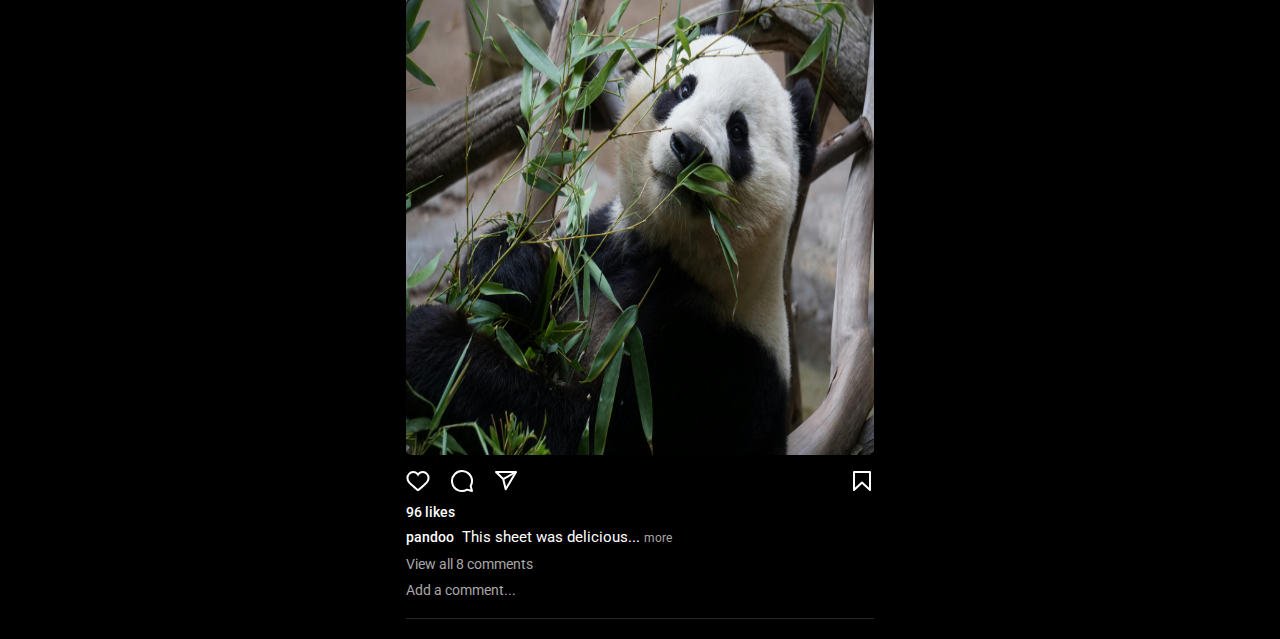
==== commit d8b45f48: "Add aria-label on nav element" ====
--- a/index.html
+++ b/index.html
@@ -13,31 +13,35 @@
     />
   </head>
   <body>
-    <nav>
+    <nav aria-label="Menu navigation">
       <!-- Instagram Side menu  -->
       <div id="side-menu">
         <div class="option logo">
-          <img src="./images/logo/instagram.png" />
-        </div>
-        <div class="option">
-          <svg
-            aria-label="Home"
-            class="x1lliihq x1n2onr6 x5n08af"
-            fill="currentColor"
-            height="24"
-            role="img"
-            viewBox="0 0 24 24"
-            width="24"
-          >
-            <path
-              d="M9.005 16.545a2.997 2.997 0 0 1 2.997-2.997A2.997 2.997 0 0 1 15 16.545V22h7V11.543L12 2 2 11.543V22h7.005Z"
-              fill="none"
-              stroke="currentColor"
-              stroke-linejoin="round"
-              stroke-width="2"
-            ></path>
-          </svg>
-          <span>Home</span>
+          <a href="index.html">
+            <img src="./images/logo/instagram.png" />
+          </a>
+        </div>
+        <div class="option">
+          <a href="index.html">
+            <svg
+              aria-label="Home"
+              class="x1lliihq x1n2onr6 x5n08af"
+              fill="currentColor"
+              height="24"
+              role="img"
+              viewBox="0 0 24 24"
+              width="24"
+            >
+              <path
+                d="M9.005 16.545a2.997 2.997 0 0 1 2.997-2.997A2.997 2.997 0 0 1 15 16.545V22h7V11.543L12 2 2 11.543V22h7.005Z"
+                fill="none"
+                stroke="currentColor"
+                stroke-linejoin="round"
+                stroke-width="2"
+              ></path>
+            </svg>
+            <span>Home</span>
+          </a>
         </div>
         <div class="option">
           <svg
--- a/styles/main.css
+++ b/styles/main.css
@@ -32,10 +32,7 @@
 #side-menu .option {
   position: relative;
   cursor: pointer;
-}
-
-#side-menu .option:hover {
-  background-color: #1a1a1a;
+  display: inline;
 }
 
 #side-menu .option span {
--- a/styles/stories.css
+++ b/styles/stories.css
@@ -2,6 +2,16 @@
   width: 60px;
   height: 60px;
   border-radius: 50%;
+  border: 2px solid transparent;
+  background: linear-gradient(
+      45deg,
+      #f09433 0%,
+      #e6683c 25%,
+      #dc2743 50%,
+      #cc2366 75%,
+      #bc1888 100%
+    )
+    border-box;
   cursor: pointer;
 }
 
